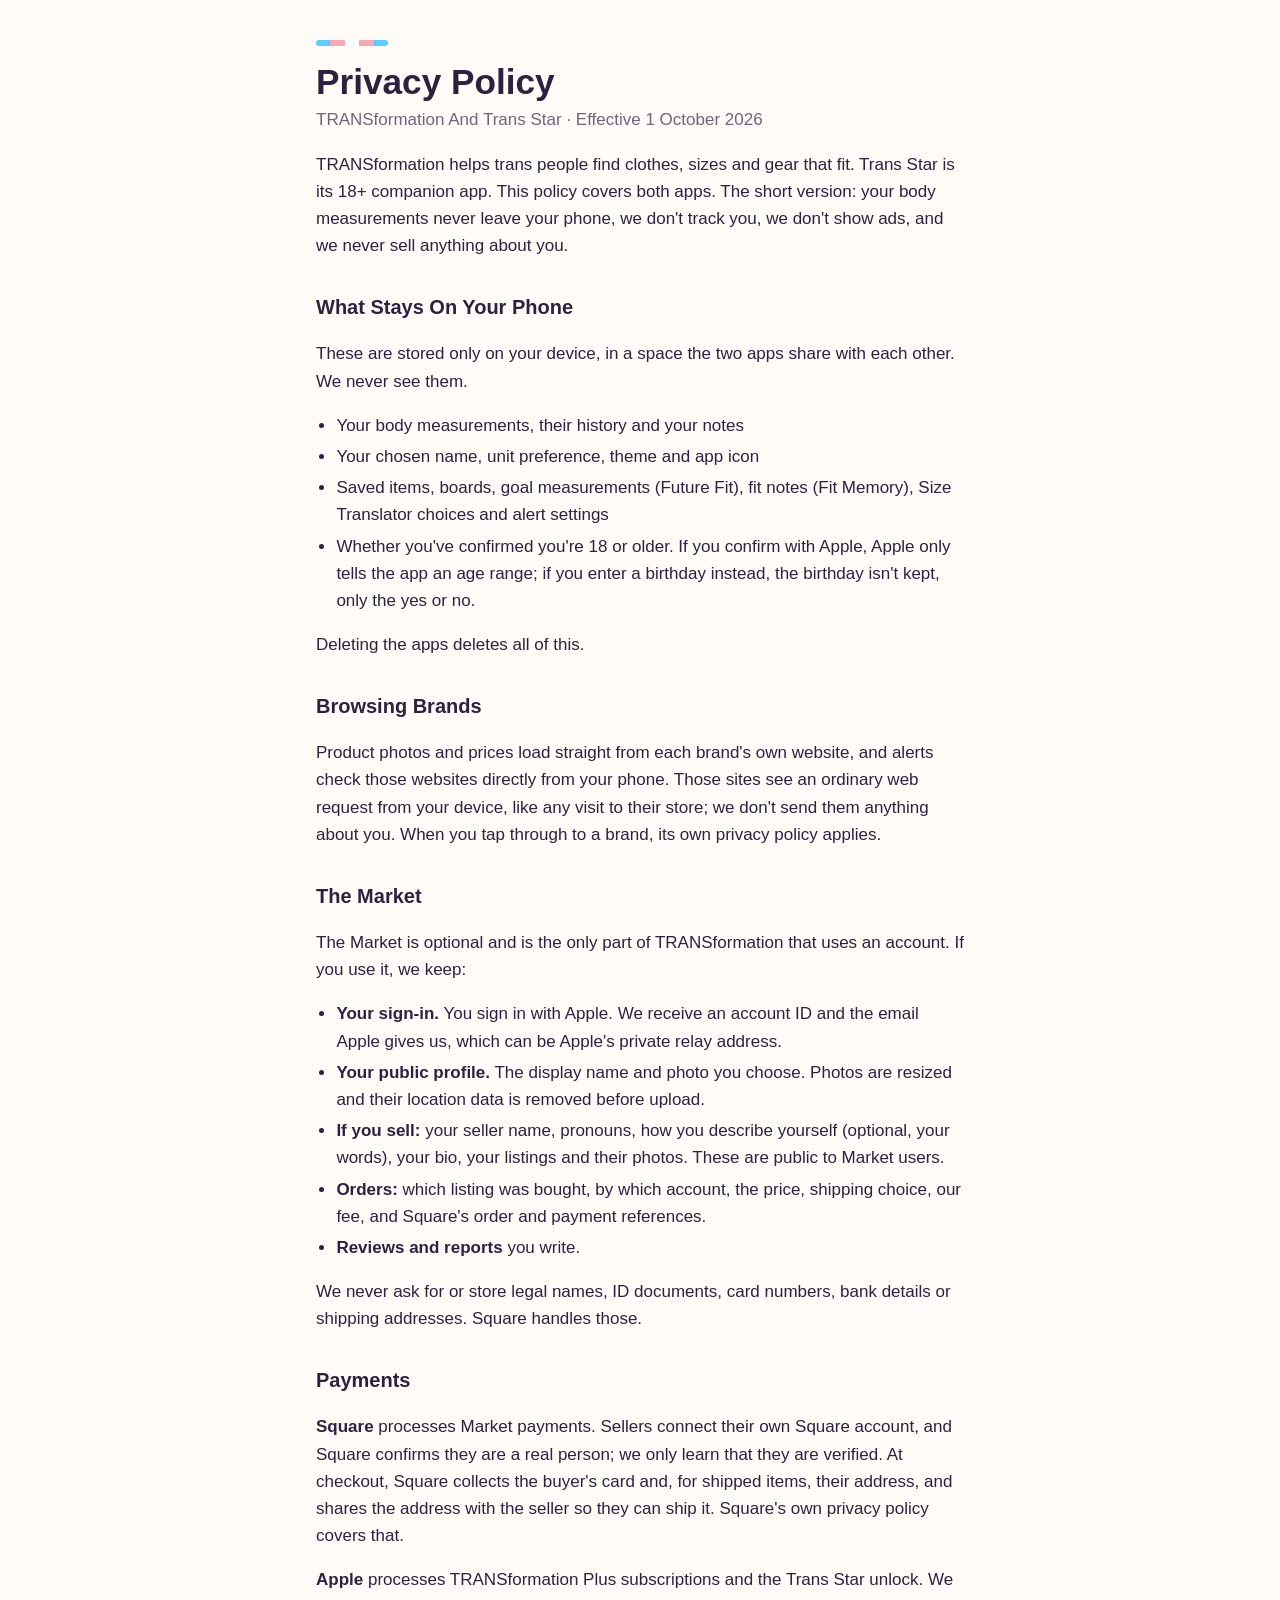
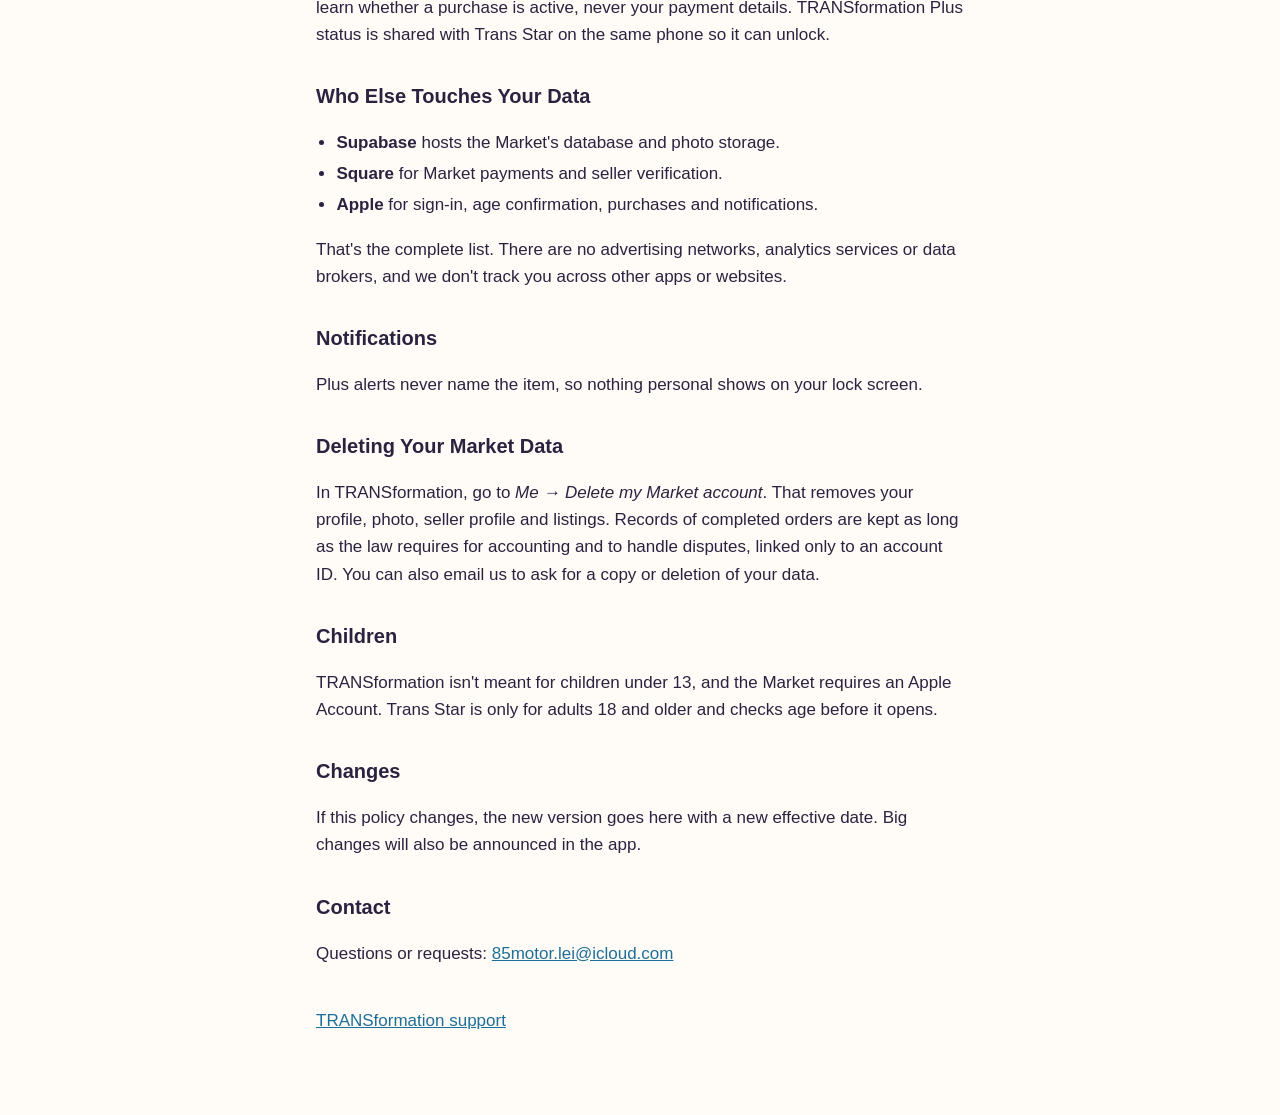
==== privacy.html @ 81d7992c "Add Support And Privacy Pages" ====
<!doctype html>
<html lang="en">
<head>
<meta charset="utf-8">
<meta name="viewport" content="width=device-width, initial-scale=1">
<title>Privacy Policy · TRANSformation</title>
<meta name="description" content="How TRANSformation and Trans Star handle your information.">
<link rel="stylesheet" href="style.css">
</head>
<body>
<main>
<div class="stripe" aria-hidden="true"><i></i><i></i><i></i><i></i><i></i></div>
<h1>Privacy Policy</h1>
<p class="meta">TRANSformation And Trans Star · Effective 1 October 2026</p>

<p>TRANSformation helps trans people find clothes, sizes and gear that fit. Trans Star is its 18+ companion app. This policy covers both apps. The short version: your body measurements never leave your phone, we don't track you, we don't show ads, and we never sell anything about you.</p>

<h2>What Stays On Your Phone</h2>
<p>These are stored only on your device, in a space the two apps share with each other. We never see them.</p>
<ul>
<li>Your body measurements, their history and your notes</li>
<li>Your chosen name, unit preference, theme and app icon</li>
<li>Saved items, boards, goal measurements (Future Fit), fit notes (Fit Memory), Size Translator choices and alert settings</li>
<li>Whether you've confirmed you're 18 or older. If you confirm with Apple, Apple only tells the app an age range; if you enter a birthday instead, the birthday isn't kept, only the yes or no.</li>
</ul>
<p>Deleting the apps deletes all of this.</p>

<h2>Browsing Brands</h2>
<p>Product photos and prices load straight from each brand's own website, and alerts check those websites directly from your phone. Those sites see an ordinary web request from your device, like any visit to their store; we don't send them anything about you. When you tap through to a brand, its own privacy policy applies.</p>

<h2>The Market</h2>
<p>The Market is optional and is the only part of TRANSformation that uses an account. If you use it, we keep:</p>
<ul>
<li><strong>Your sign-in.</strong> You sign in with Apple. We receive an account ID and the email Apple gives us, which can be Apple's private relay address.</li>
<li><strong>Your public profile.</strong> The display name and photo you choose. Photos are resized and their location data is removed before upload.</li>
<li><strong>If you sell:</strong> your seller name, pronouns, how you describe yourself (optional, your words), your bio, your listings and their photos. These are public to Market users.</li>
<li><strong>Orders:</strong> which listing was bought, by which account, the price, shipping choice, our fee, and Square's order and payment references.</li>
<li><strong>Reviews and reports</strong> you write.</li>
</ul>
<p>We never ask for or store legal names, ID documents, card numbers, bank details or shipping addresses. Square handles those.</p>

<h2>Payments</h2>
<p><strong>Square</strong> processes Market payments. Sellers connect their own Square account, and Square confirms they are a real person; we only learn that they are verified. At checkout, Square collects the buyer's card and, for shipped items, their address, and shares the address with the seller so they can ship it. Square's own privacy policy covers that.</p>
<p><strong>Apple</strong> processes TRANSformation Plus subscriptions and the Trans Star unlock. We learn whether a purchase is active, never your payment details. TRANSformation Plus status is shared with Trans Star on the same phone so it can unlock.</p>

<h2>Who Else Touches Your Data</h2>
<ul>
<li><strong>Supabase</strong> hosts the Market's database and photo storage.</li>
<li><strong>Square</strong> for Market payments and seller verification.</li>
<li><strong>Apple</strong> for sign-in, age confirmation, purchases and notifications.</li>
</ul>
<p>That's the complete list. There are no advertising networks, analytics services or data brokers, and we don't track you across other apps or websites.</p>

<h2>Notifications</h2>
<p>Plus alerts never name the item, so nothing personal shows on your lock screen.</p>

<h2>Deleting Your Market Data</h2>
<p>In TRANSformation, go to <em>Me → Delete my Market account</em>. That removes your profile, photo, seller profile and listings. Records of completed orders are kept as long as the law requires for accounting and to handle disputes, linked only to an account ID. You can also email us to ask for a copy or deletion of your data.</p>

<h2>Children</h2>
<p>TRANSformation isn't meant for children under 13, and the Market requires an Apple Account. Trans Star is only for adults 18 and older and checks age before it opens.</p>

<h2>Changes</h2>
<p>If this policy changes, the new version goes here with a new effective date. Big changes will also be announced in the app.</p>

<h2>Contact</h2>
<p>Questions or requests: <span class="email" data-u="85motor.lei" data-d="icloud.com">85motor.lei at icloud.com</span></p>

<p class="back"><a href="./">TRANSformation support</a></p>
</main>
<script>
document.querySelectorAll('.email').forEach(function (el) {
  var a = el.dataset.u + '@' + el.dataset.d;
  el.innerHTML = '<a href="mailto:' + a + '">' + a + '</a>';
});
</script>
</body>
</html>
---- style.css ----
:root {
  --bg: #FFFBF7; --text: #2A2340; --muted: #6B6680; --link: #1D6F99;
  --blue: #5BCEFA; --pink: #F5A9B8; --white: #FFFFFF;
}
@media (prefers-color-scheme: dark) {
  :root { --bg: #17142A; --text: #F4F1FA; --muted: #A9A3C2; --link: #5BCEFA; }
}
* { box-sizing: border-box; }
body {
  margin: 0; background: var(--bg); color: var(--text);
  font: 17px/1.6 -apple-system, BlinkMacSystemFont, "SF Pro Text", "Segoe UI", sans-serif;
}
main { max-width: 680px; margin: 0 auto; padding: 40px 16px 64px; }
h1 { font-size: 2.2rem; line-height: 1.15; margin: 16px 0 4px; }
h2 { font-size: 1.25rem; margin: 32px 0 8px; }
.meta { color: var(--muted); margin-top: 0; }
a { color: var(--link); }
ul { padding-left: 1.2em; }
li { margin: 4px 0; }
.stripe { display: flex; width: 72px; height: 6px; border-radius: 3px; overflow: hidden; }
.stripe i { flex: 1; }
.stripe i:nth-child(1), .stripe i:nth-child(5) { background: var(--blue); }
.stripe i:nth-child(2), .stripe i:nth-child(4) { background: var(--pink); }
.stripe i:nth-child(3) { background: var(--white); }
.back { margin-top: 40px; }
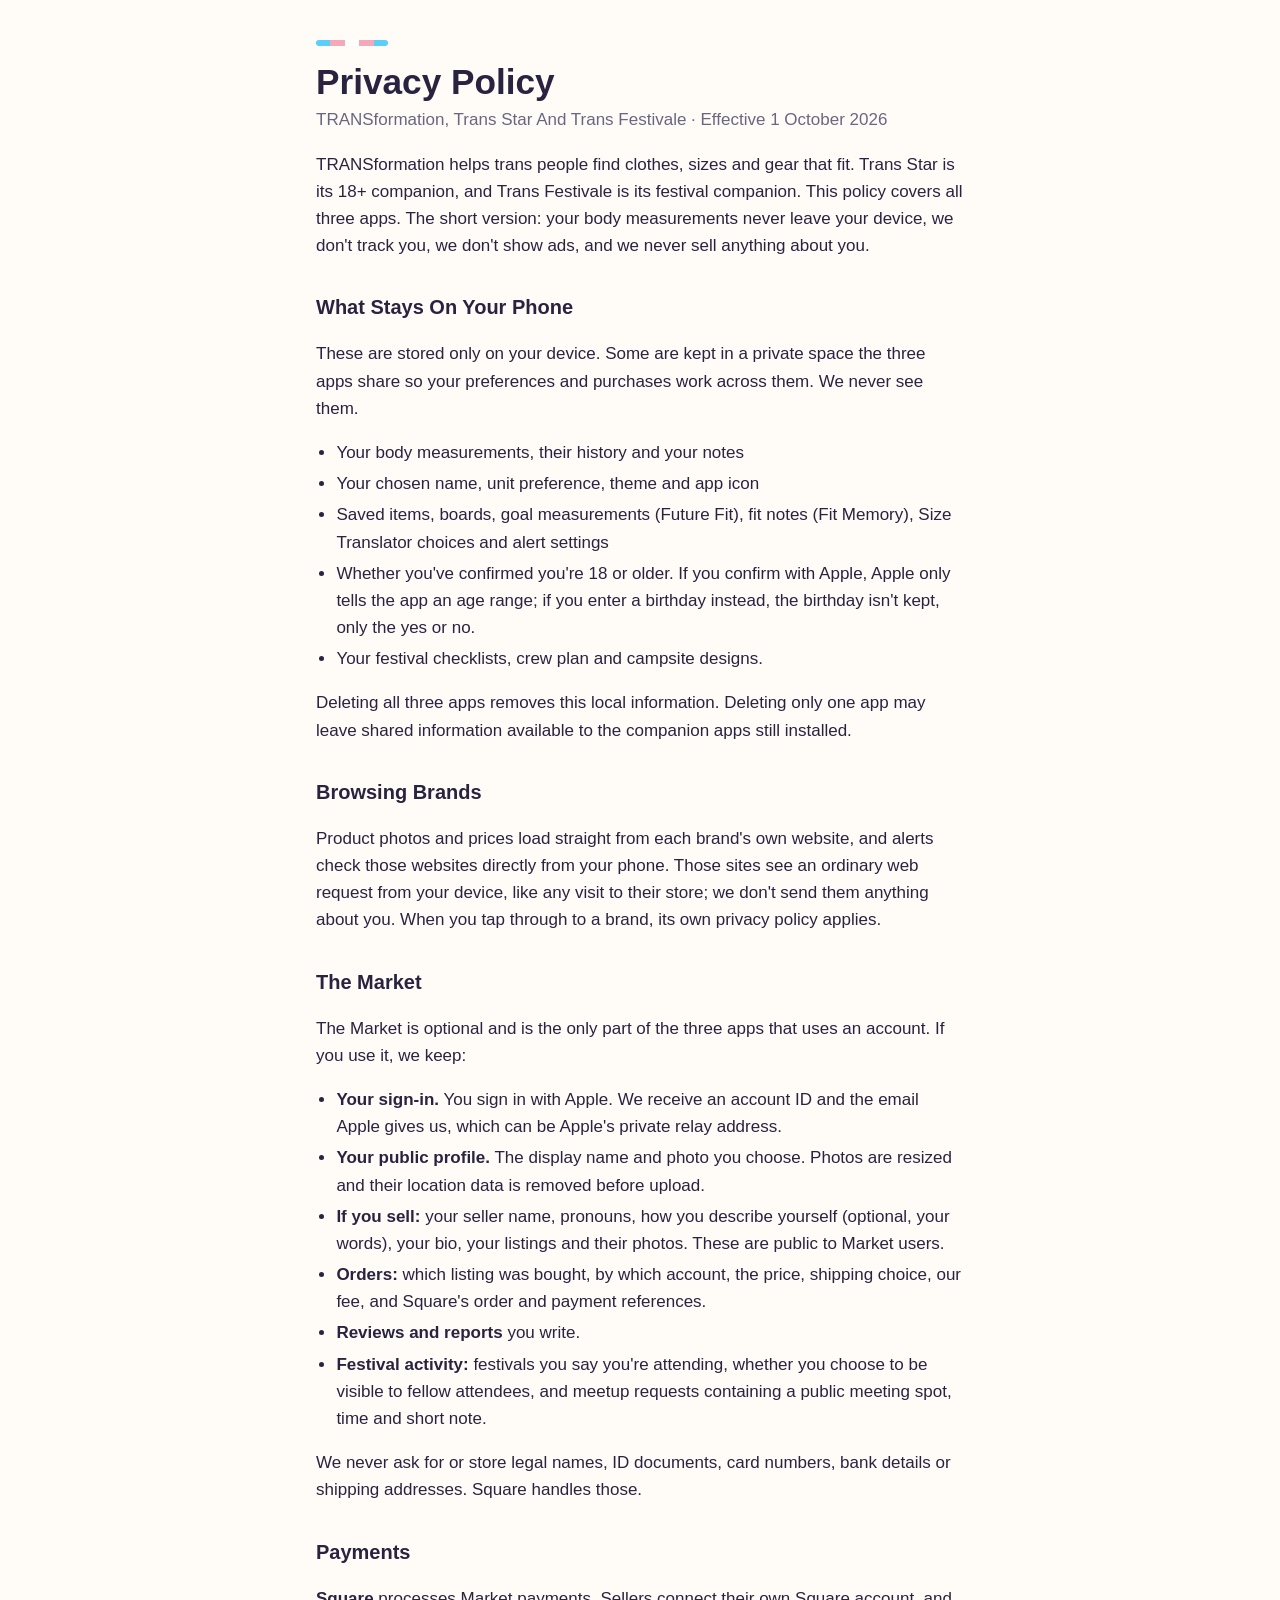
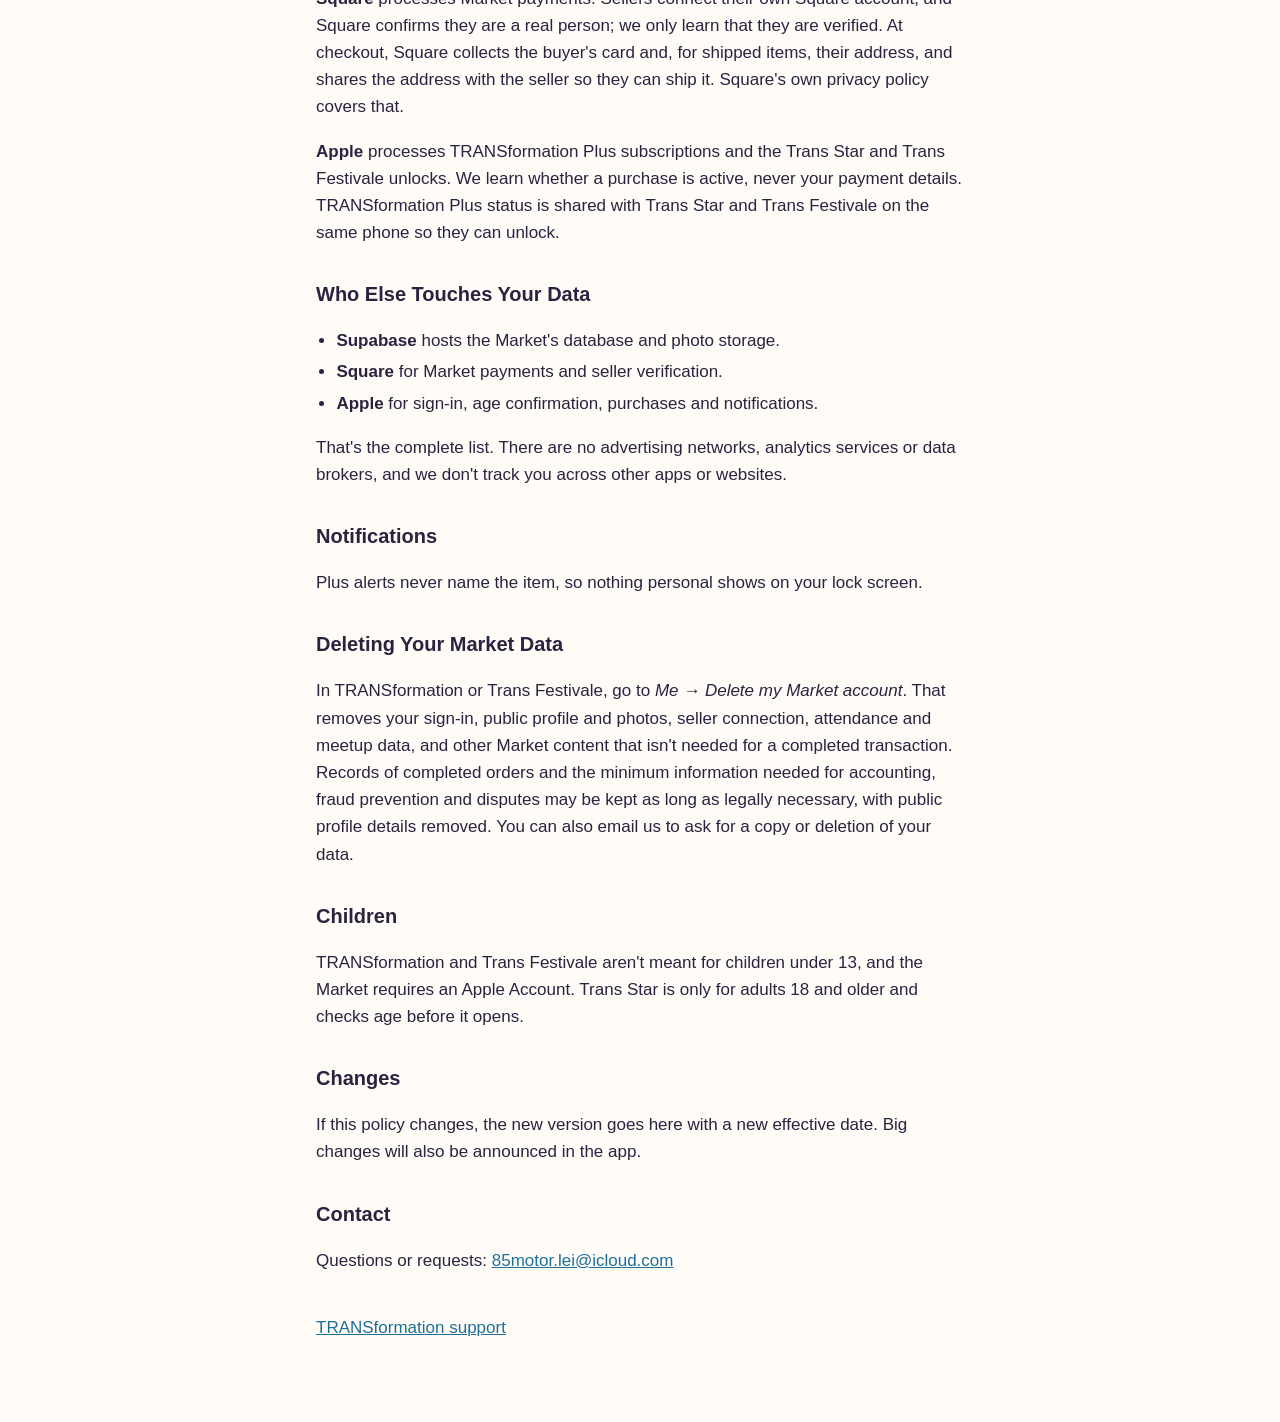
==== commit f3ec0c2a: "Cover Trans Festivale in privacy policy and support" ====
--- a/privacy.html
+++ b/privacy.html
@@ -4,44 +4,46 @@
 <meta charset="utf-8">
 <meta name="viewport" content="width=device-width, initial-scale=1">
 <title>Privacy Policy · TRANSformation</title>
-<meta name="description" content="How TRANSformation and Trans Star handle your information.">
+<meta name="description" content="How TRANSformation, Trans Star and Trans Festivale handle your information.">
 <link rel="stylesheet" href="style.css">
 </head>
 <body>
 <main>
 <div class="stripe" aria-hidden="true"><i></i><i></i><i></i><i></i><i></i></div>
 <h1>Privacy Policy</h1>
-<p class="meta">TRANSformation And Trans Star · Effective 1 October 2026</p>
+<p class="meta">TRANSformation, Trans Star And Trans Festivale · Effective 1 October 2026</p>
 
-<p>TRANSformation helps trans people find clothes, sizes and gear that fit. Trans Star is its 18+ companion app. This policy covers both apps. The short version: your body measurements never leave your phone, we don't track you, we don't show ads, and we never sell anything about you.</p>
+<p>TRANSformation helps trans people find clothes, sizes and gear that fit. Trans Star is its 18+ companion, and Trans Festivale is its festival companion. This policy covers all three apps. The short version: your body measurements never leave your device, we don't track you, we don't show ads, and we never sell anything about you.</p>
 
 <h2>What Stays On Your Phone</h2>
-<p>These are stored only on your device, in a space the two apps share with each other. We never see them.</p>
+<p>These are stored only on your device. Some are kept in a private space the three apps share so your preferences and purchases work across them. We never see them.</p>
 <ul>
 <li>Your body measurements, their history and your notes</li>
 <li>Your chosen name, unit preference, theme and app icon</li>
 <li>Saved items, boards, goal measurements (Future Fit), fit notes (Fit Memory), Size Translator choices and alert settings</li>
 <li>Whether you've confirmed you're 18 or older. If you confirm with Apple, Apple only tells the app an age range; if you enter a birthday instead, the birthday isn't kept, only the yes or no.</li>
+<li>Your festival checklists, crew plan and campsite designs.</li>
 </ul>
-<p>Deleting the apps deletes all of this.</p>
+<p>Deleting all three apps removes this local information. Deleting only one app may leave shared information available to the companion apps still installed.</p>
 
 <h2>Browsing Brands</h2>
 <p>Product photos and prices load straight from each brand's own website, and alerts check those websites directly from your phone. Those sites see an ordinary web request from your device, like any visit to their store; we don't send them anything about you. When you tap through to a brand, its own privacy policy applies.</p>
 
 <h2>The Market</h2>
-<p>The Market is optional and is the only part of TRANSformation that uses an account. If you use it, we keep:</p>
+<p>The Market is optional and is the only part of the three apps that uses an account. If you use it, we keep:</p>
 <ul>
 <li><strong>Your sign-in.</strong> You sign in with Apple. We receive an account ID and the email Apple gives us, which can be Apple's private relay address.</li>
 <li><strong>Your public profile.</strong> The display name and photo you choose. Photos are resized and their location data is removed before upload.</li>
 <li><strong>If you sell:</strong> your seller name, pronouns, how you describe yourself (optional, your words), your bio, your listings and their photos. These are public to Market users.</li>
 <li><strong>Orders:</strong> which listing was bought, by which account, the price, shipping choice, our fee, and Square's order and payment references.</li>
 <li><strong>Reviews and reports</strong> you write.</li>
+<li><strong>Festival activity:</strong> festivals you say you're attending, whether you choose to be visible to fellow attendees, and meetup requests containing a public meeting spot, time and short note.</li>
 </ul>
 <p>We never ask for or store legal names, ID documents, card numbers, bank details or shipping addresses. Square handles those.</p>
 
 <h2>Payments</h2>
 <p><strong>Square</strong> processes Market payments. Sellers connect their own Square account, and Square confirms they are a real person; we only learn that they are verified. At checkout, Square collects the buyer's card and, for shipped items, their address, and shares the address with the seller so they can ship it. Square's own privacy policy covers that.</p>
-<p><strong>Apple</strong> processes TRANSformation Plus subscriptions and the Trans Star unlock. We learn whether a purchase is active, never your payment details. TRANSformation Plus status is shared with Trans Star on the same phone so it can unlock.</p>
+<p><strong>Apple</strong> processes TRANSformation Plus subscriptions and the Trans Star and Trans Festivale unlocks. We learn whether a purchase is active, never your payment details. TRANSformation Plus status is shared with Trans Star and Trans Festivale on the same phone so they can unlock.</p>
 
 <h2>Who Else Touches Your Data</h2>
 <ul>
@@ -55,10 +57,10 @@
 <p>Plus alerts never name the item, so nothing personal shows on your lock screen.</p>
 
 <h2>Deleting Your Market Data</h2>
-<p>In TRANSformation, go to <em>Me → Delete my Market account</em>. That removes your profile, photo, seller profile and listings. Records of completed orders are kept as long as the law requires for accounting and to handle disputes, linked only to an account ID. You can also email us to ask for a copy or deletion of your data.</p>
+<p>In TRANSformation or Trans Festivale, go to <em>Me → Delete my Market account</em>. That removes your sign-in, public profile and photos, seller connection, attendance and meetup data, and other Market content that isn't needed for a completed transaction. Records of completed orders and the minimum information needed for accounting, fraud prevention and disputes may be kept as long as legally necessary, with public profile details removed. You can also email us to ask for a copy or deletion of your data.</p>
 
 <h2>Children</h2>
-<p>TRANSformation isn't meant for children under 13, and the Market requires an Apple Account. Trans Star is only for adults 18 and older and checks age before it opens.</p>
+<p>TRANSformation and Trans Festivale aren't meant for children under 13, and the Market requires an Apple Account. Trans Star is only for adults 18 and older and checks age before it opens.</p>
 
 <h2>Changes</h2>
 <p>If this policy changes, the new version goes here with a new effective date. Big changes will also be announced in the app.</p>
